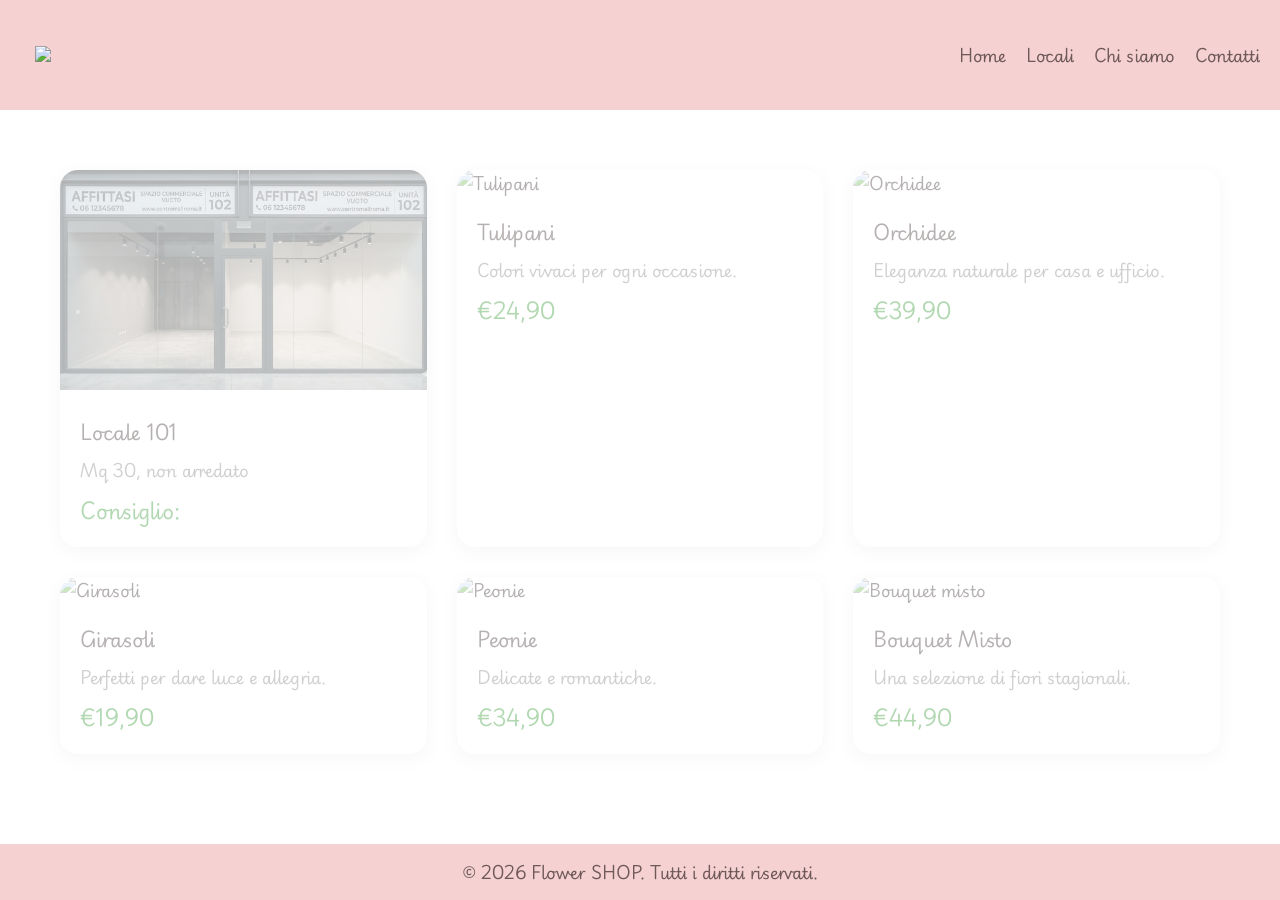
==== locali.html @ 58eba1f4 "inserimento immagini" ====
<!DOCTYPE html>
<html lang="it">
<head>
  <meta charset="UTF-8" />
  <meta name="viewport" content="width=device-width, initial-scale=1.0"/>
  <title>Centro Anch'io-Locali</title>

  <link rel="stylesheet" href="layout_locali.css">

<!--COLLEGAMENTO CON IL FONT ESTERNO-->
<link rel="preconnect" href="https://fonts.googleapis.com">
<link rel="preconnect" href="https://fonts.gstatic.com" crossorigin>
<link href="https://fonts.googleapis.com/css2?family=Playwrite+GB+S:ital,wght@0,100..400;1,100..400&display=swap" rel="stylesheet">
<link rel="icon" href="image/logo.png" type="image/png">
</head>

<body>

  <!-- NAVBAR E MENU-->
  <header>
    <nav>
     <div class="logo_container"><a  href="index.html"><img class="logo" src="image/logo.png"></a></div>
      <div>
        <a href="index.html">Home</a>
        <a href="locali.html">Locali</a>
        <a href="#">Chi siamo</a>
        <a href="#">Contatti</a>
      </div>
    </nav>
  </header>

  <!-- CONTENUTO -->
  <main>

    <section class="products">

  <div class="card">
    <img src="image/locale102.png" alt="Bouquet di rose">
    <div class="card-content">
      <h3>Locale 101</h3>
      <p>Mq 30, non arredato</p>
      <span>Consiglio: </span>
    </div>
  </div>

  <div class="card">
    <img src="https://images.unsplash.com/photo-1468327768560-75b778cbb551?q=80&w=1200&auto=format&fit=crop" alt="Tulipani">
    <div class="card-content">
      <h3>Tulipani</h3>
      <p>Colori vivaci per ogni occasione.</p>
      <span>€24,90</span>
    </div>
  </div>

  <div class="card">
    <img src="https://images.unsplash.com/photo-1525310072745-f49212b5ac6d?q=80&w=1200&auto=format&fit=crop" alt="Orchidee">
    <div class="card-content">
      <h3>Orchidee</h3>
      <p>Eleganza naturale per casa e ufficio.</p>
      <span>€39,90</span>
    </div>
  </div>

  <div class="card">
    <img  src="https://images.unsplash.com/photo-1455659817273-f96807779a8a?q=80&w=1200&auto=format&fit=crop" alt="Girasoli">
    <div class="card-content">
      <h3>Girasoli</h3>
      <p>Perfetti per dare luce e allegria.</p>
      <span>€19,90</span>
    </div>
  </div>

  <div class="card">
    <img src="https://images.unsplash.com/photo-1519378058457-4c29a0a2efac?q=80&w=1200&auto=format&fit=crop" alt="Peonie">
    <div class="card-content">
      <h3>Peonie</h3>
      <p>Delicate e romantiche.</p>
      <span>€34,90</span>
    </div>
  </div>

  <div class="card">
    <img src="https://images.unsplash.com/photo-1466692476868-aef1dfb1e735?q=80&w=1200&auto=format&fit=crop" alt="Bouquet misto">
    <div class="card-content">
      <h3>Bouquet Misto</h3>
      <p>Una selezione di fiori stagionali.</p>
      <span>€44,90</span>
    </div>
  </div>

</section>
    
  </main>

  <!-- FOOTER -->
  <footer>
    <p>© 2026 Flower SHOP. Tutti i diritti riservati.</p>
  </footer>

</body>
</html>
---- layout_locali.css ----
* {
  margin: 0;
  padding: 0;
  box-sizing: border-box;
}

body {
  font-family: "Playwrite GB S", cursive;
  font-optical-sizing: auto;
  font-style: normal;
color: rgb(17, 2, 2);
  min-height: 100vh;
  display: flex;
  flex-direction: column;
  overflow-y: auto;
}

/* NAVBAR */
header {
  background: #f5d1d1;
  padding: 15px 20px;
}

nav {
  display: flex;
  justify-content: space-between;
  align-items: center;
  height: 80px;
}

nav a {
  color: rgb(110, 88, 88);
  text-decoration: none;
  margin-left: 15px;
}

.logo_container {
    display: flex;
    justify-content: center;
    align-items: center;
}

.logo {
width: 30%;
}

/* CONTENUTO */
main {
  flex: 1;
  padding: 20px;
  background-image: url(image/flower.jpg);
  background-size: cover;
  background-position: center;
  opacity: 0.3;

}

/* FOOTER */
footer {
  background: #f5d1d1;
  color: rgb(110, 88, 88);
  text-align: center;
  padding: 15px;
}

.contact-form {
  max-width: 500px;
  margin: auto;
  padding: 20px;
  background: #ffffff;
  border-radius: 10px;
  box-shadow: 0 4px 12px rgba(0, 0, 0, 0.1);

  /* FONT DIVERSO PER RENDERE IL FORM LEGGIBILE E STANDARD*/
  font-family: Arial, sans-serif;
}

.contact-form h2 {
  text-align: center;
  margin-bottom: 15px;
}

.contact-form label {
  display: block;
  margin-top: 10px;
  font-weight: bold;
}

.contact-form input,
.contact-form textarea {
  width: 100%;
  padding: 10px;
  margin-top: 5px;
  border: 1px solid #ccc;
  border-radius: 6px;
}

.contact-form button {
  width: 100%;
  margin-top: 15px;
  padding: 12px;
  background: #f5d1d1;
  color: rgb(17, 2, 2) ;
  border: none;
  border-radius: 6px;
  cursor: pointer;
}

/* EFFETTO CON IL MOUSE SOPRA, COLORI INVERTITI*/
.contact-form button:hover {
  background: rgb(17, 2, 2);
  color: #f5d1d1;
}

.description_container{
    padding-top: 40px;
    display: flex;
    flex-direction: column;
    justify-content: center;
    align-items: center;

}

.carousel {
  width: 100%;
}

.product_container {
  display: flex;
  flex-direction: row;
  gap: 20px;

/* abilito scroll orizzontale */
  overflow-x: auto;      
  overflow-y: hidden;

  scroll-snap-type: x mandatory;
  padding: 20px;

}

.description {
    width: 60%;
    padding-bottom: 30px;
}

.products {
  display: grid;
  grid-template-columns: repeat(auto-fit, minmax(280px, 1fr));
  gap: 30px;
  padding: 40px;
}

.card {
  background: white;
  border-radius: 18px;
  overflow: hidden;
  box-shadow: 0 4px 15px rgba(0,0,0,0.1);
  transition: 0.3s;
}

.card:hover {
  transform: translateY(-8px);
}

.card img {
  width: 100%;
  height: 220px;
  object-fit: cover;
}

.card-content {
  padding: 20px;
}

.card-content h3 {
  margin-bottom: 10px;
}

.card-content p {
  color: #666;
  margin-bottom: 10px;
}

.card-content span {
  color: green;
  font-weight: bold;
  font-size: 20px;
}

.product_container .card {
  flex: 0 0 auto;        /* impedisce shrinking */
  scroll-snap-align: start;
  width: 280px;          /* o la larghezza che preferisci */
}
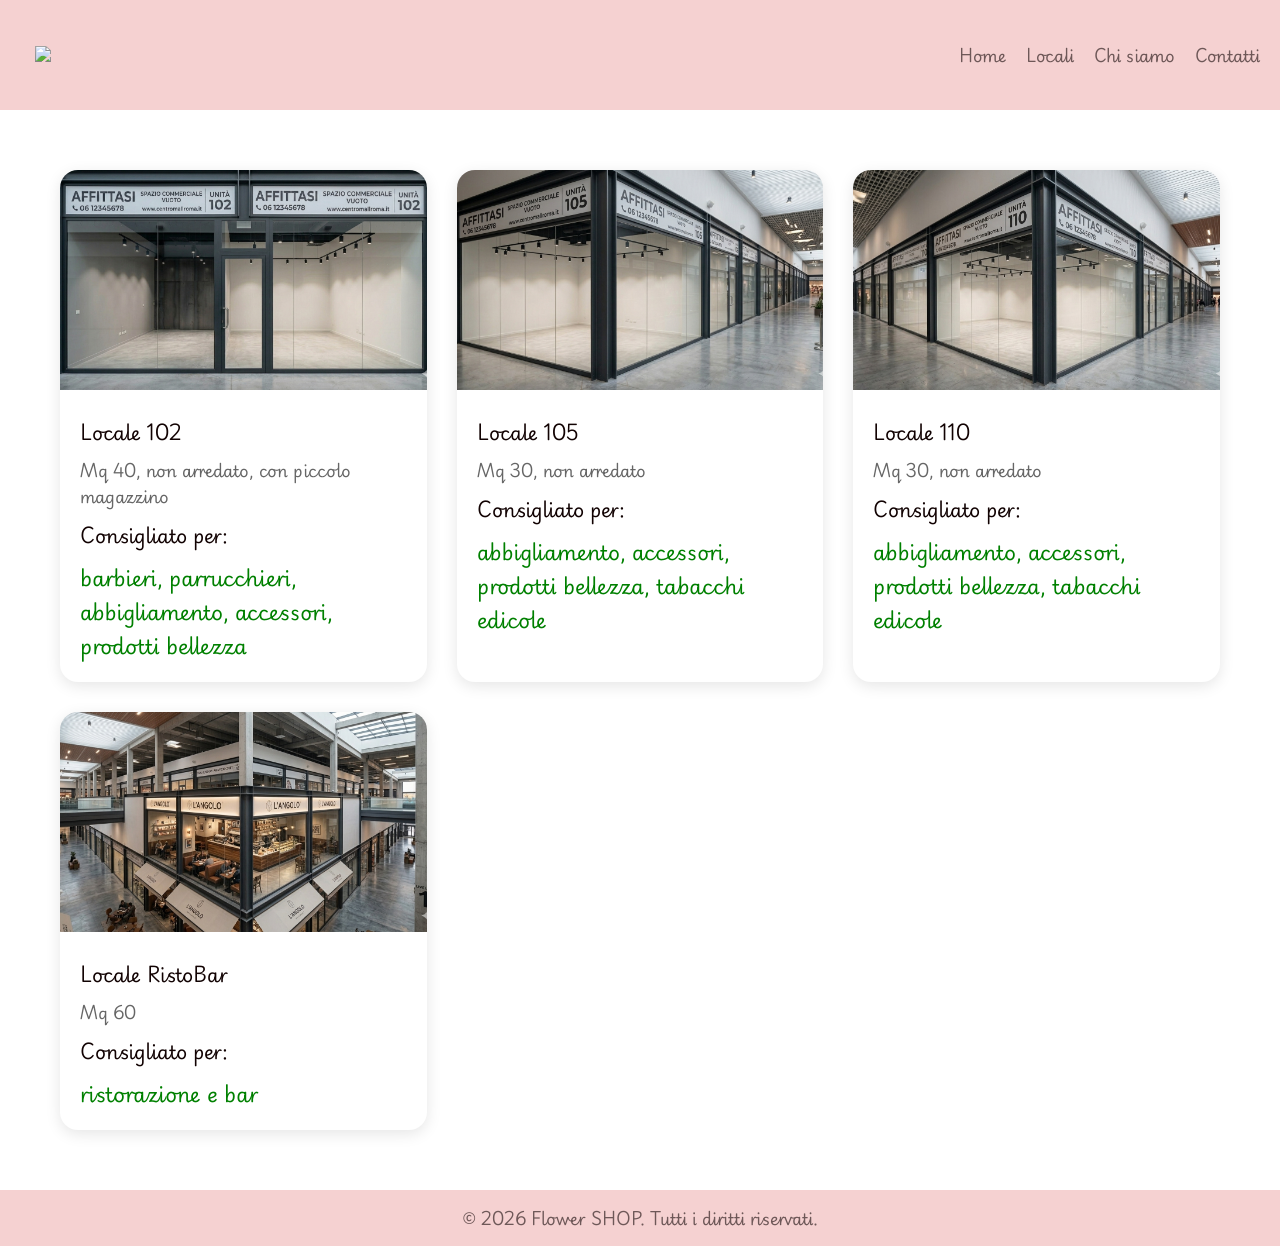
==== commit 2848be59: "modifiche card con foto locali" ====
--- a/locali.html
+++ b/locali.html
@@ -35,59 +35,44 @@
     <section class="products">
 
   <div class="card">
-    <img src="image/locale102.png" alt="Bouquet di rose">
+    <img src="image/locale102.png" alt="locale 102 vuoto">
     <div class="card-content">
-      <h3>Locale 101</h3>
-      <p>Mq 30, non arredato</p>
-      <span>Consiglio: </span>
+      <h3>Locale 102</h3>
+      <p>Mq 40, non arredato, con piccolo magazzino</p>
+      <h3>Consigliato per:</h3>
+      <span> barbieri, parrucchieri, abbigliamento, accessori, prodotti bellezza</span>
     </div>
   </div>
 
   <div class="card">
-    <img src="https://images.unsplash.com/photo-1468327768560-75b778cbb551?q=80&w=1200&auto=format&fit=crop" alt="Tulipani">
+    <img src="image/locale105.png" alt="locale 105 vuoto">
     <div class="card-content">
-      <h3>Tulipani</h3>
-      <p>Colori vivaci per ogni occasione.</p>
-      <span>€24,90</span>
+      <h3>Locale 105</h3>
+      <p>Mq 30, non arredato</p>
+      <h3>Consigliato per:</h3><span> abbigliamento, accessori, prodotti bellezza, tabacchi edicole</span>
     </div>
   </div>
 
   <div class="card">
-    <img src="https://images.unsplash.com/photo-1525310072745-f49212b5ac6d?q=80&w=1200&auto=format&fit=crop" alt="Orchidee">
+    <img src="image/locale110.png" alt="locale 110">
     <div class="card-content">
-      <h3>Orchidee</h3>
-      <p>Eleganza naturale per casa e ufficio.</p>
-      <span>€39,90</span>
+      <h3>Locale 110</h3>
+      <p>Mq 30, non arredato</p>
+      <h3>Consigliato per:</h3> <span>abbigliamento, accessori, prodotti bellezza, tabacchi edicole</span>
     </div>
   </div>
 
   <div class="card">
-    <img  src="https://images.unsplash.com/photo-1455659817273-f96807779a8a?q=80&w=1200&auto=format&fit=crop" alt="Girasoli">
+    <img  src="image/localeBar.png" alt="locale bar">
     <div class="card-content">
-      <h3>Girasoli</h3>
-      <p>Perfetti per dare luce e allegria.</p>
-      <span>€19,90</span>
+      <h3>Locale RistoBar</h3>
+      <p>Mq 60</p>
+      <h3>Consigliato per:</h3>
+      <span> ristorazione e bar</span>
     </div>
   </div>
 
-  <div class="card">
-    <img src="https://images.unsplash.com/photo-1519378058457-4c29a0a2efac?q=80&w=1200&auto=format&fit=crop" alt="Peonie">
-    <div class="card-content">
-      <h3>Peonie</h3>
-      <p>Delicate e romantiche.</p>
-      <span>€34,90</span>
-    </div>
-  </div>
-
-  <div class="card">
-    <img src="https://images.unsplash.com/photo-1466692476868-aef1dfb1e735?q=80&w=1200&auto=format&fit=crop" alt="Bouquet misto">
-    <div class="card-content">
-      <h3>Bouquet Misto</h3>
-      <p>Una selezione di fiori stagionali.</p>
-      <span>€44,90</span>
-    </div>
-  </div>
-
+  
 </section>
     
   </main>
--- a/layout_locali.css
+++ b/layout_locali.css
@@ -47,12 +47,7 @@
 /* CONTENUTO */
 main {
   flex: 1;
-  padding: 20px;
-  background-image: url(image/flower.jpg);
-  background-size: cover;
-  background-position: center;
-  opacity: 0.3;
-
+  padding: 20px; 
 }
 
 /* FOOTER */
@@ -63,54 +58,6 @@
   padding: 15px;
 }
 
-.contact-form {
-  max-width: 500px;
-  margin: auto;
-  padding: 20px;
-  background: #ffffff;
-  border-radius: 10px;
-  box-shadow: 0 4px 12px rgba(0, 0, 0, 0.1);
-
-  /* FONT DIVERSO PER RENDERE IL FORM LEGGIBILE E STANDARD*/
-  font-family: Arial, sans-serif;
-}
-
-.contact-form h2 {
-  text-align: center;
-  margin-bottom: 15px;
-}
-
-.contact-form label {
-  display: block;
-  margin-top: 10px;
-  font-weight: bold;
-}
-
-.contact-form input,
-.contact-form textarea {
-  width: 100%;
-  padding: 10px;
-  margin-top: 5px;
-  border: 1px solid #ccc;
-  border-radius: 6px;
-}
-
-.contact-form button {
-  width: 100%;
-  margin-top: 15px;
-  padding: 12px;
-  background: #f5d1d1;
-  color: rgb(17, 2, 2) ;
-  border: none;
-  border-radius: 6px;
-  cursor: pointer;
-}
-
-/* EFFETTO CON IL MOUSE SOPRA, COLORI INVERTITI*/
-.contact-form button:hover {
-  background: rgb(17, 2, 2);
-  color: #f5d1d1;
-}
 
 .description_container{
     padding-top: 40px;
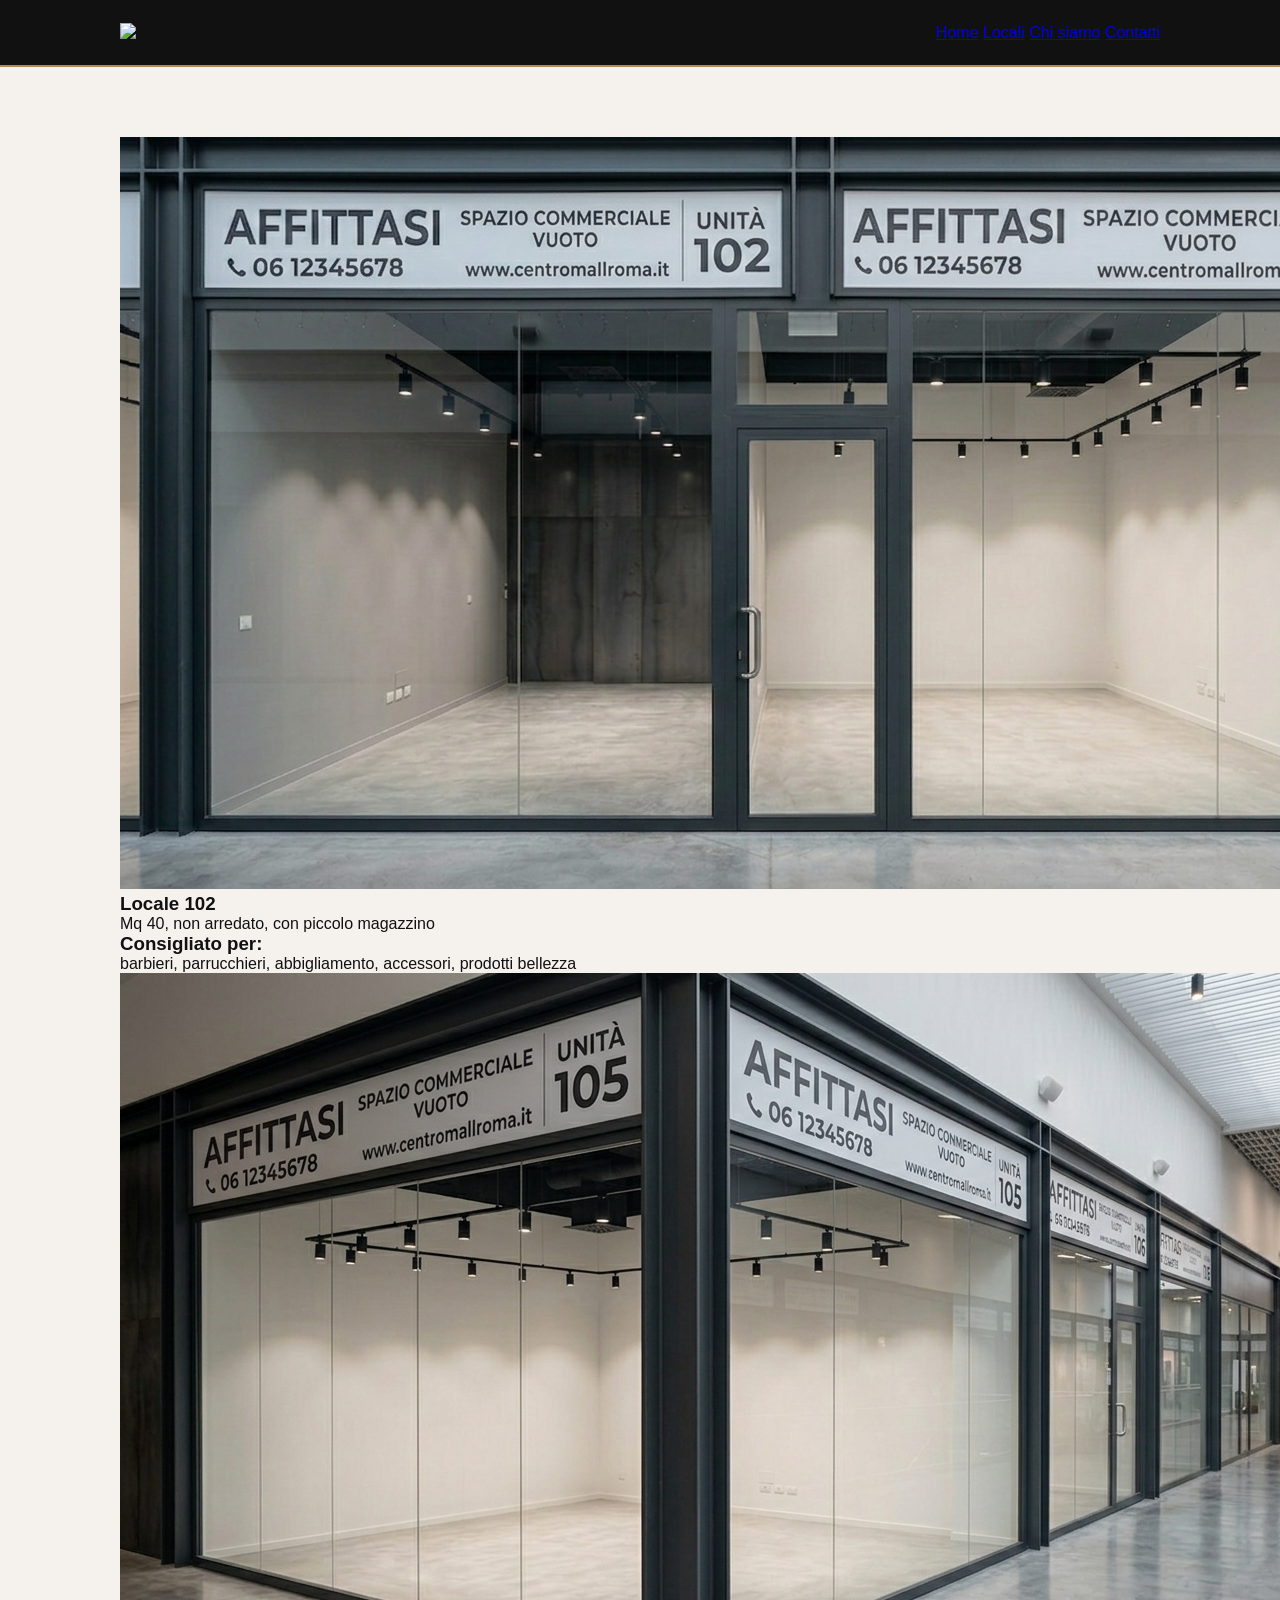
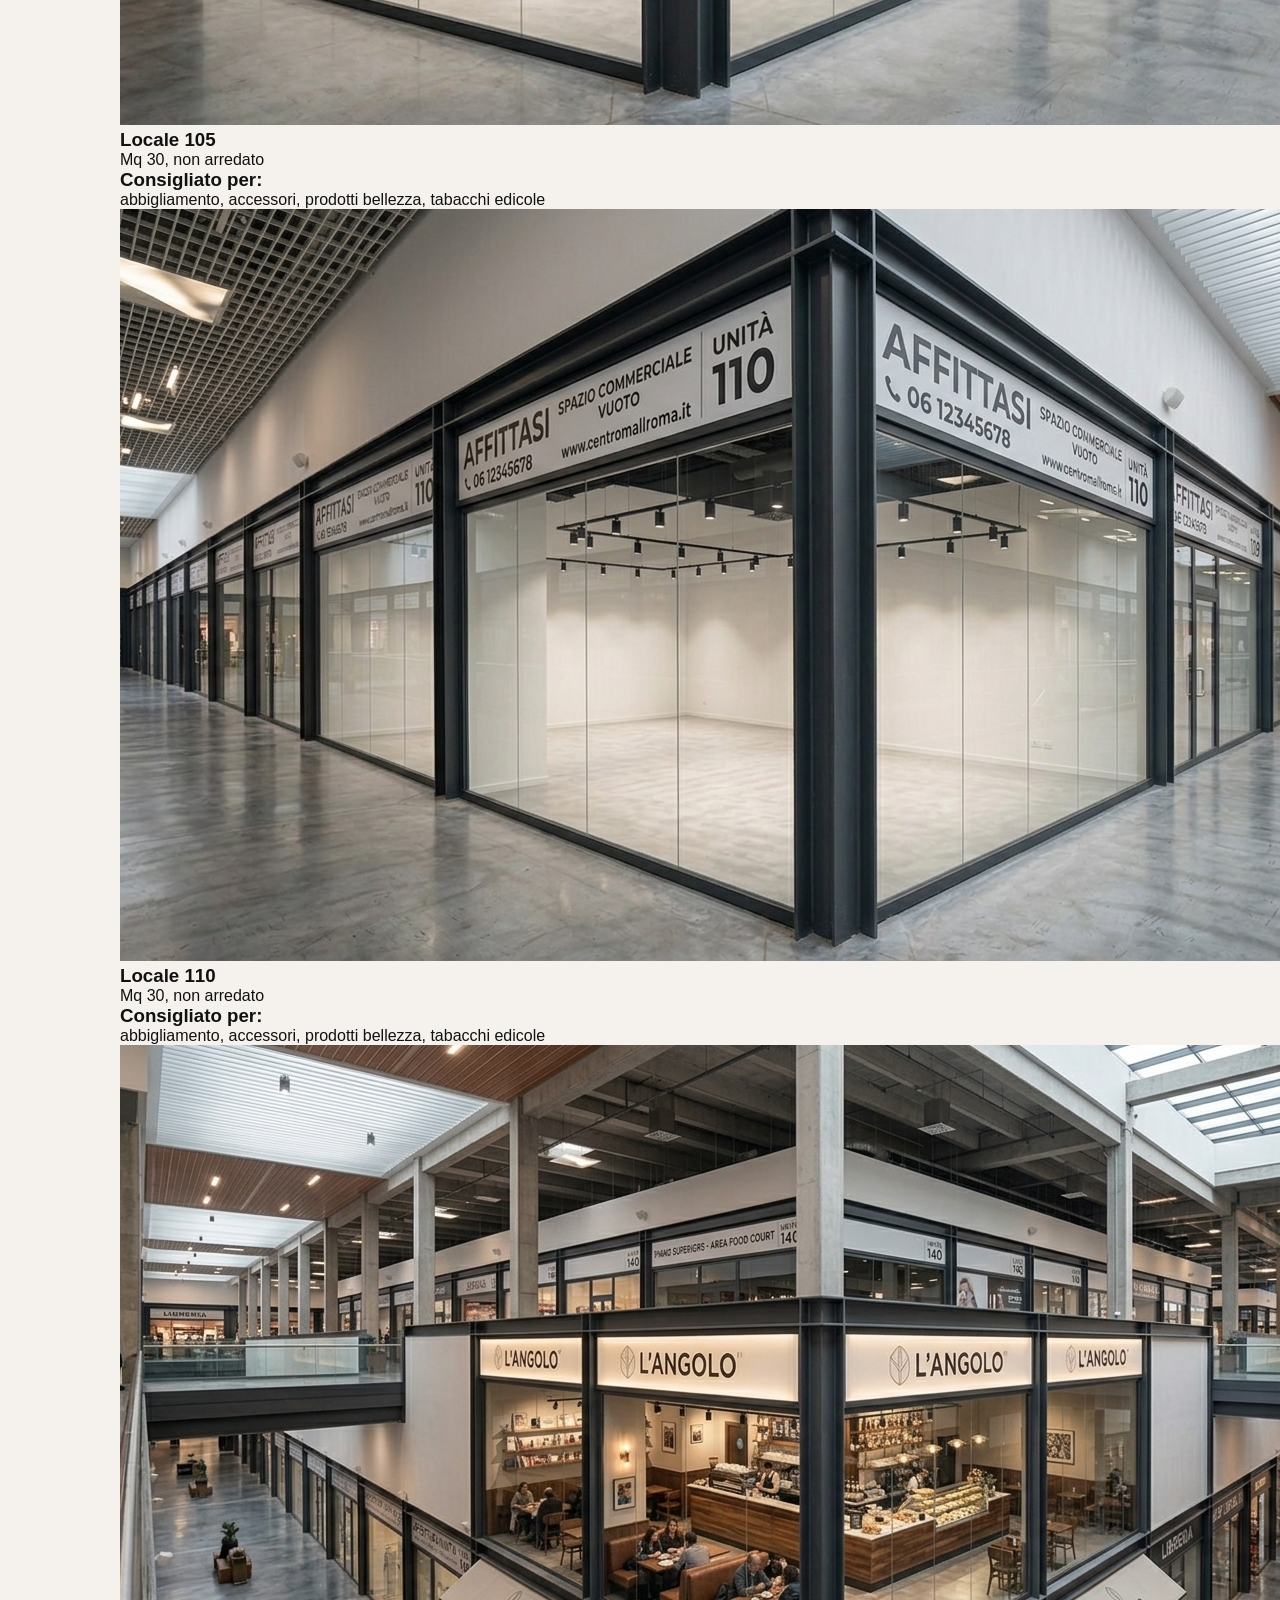
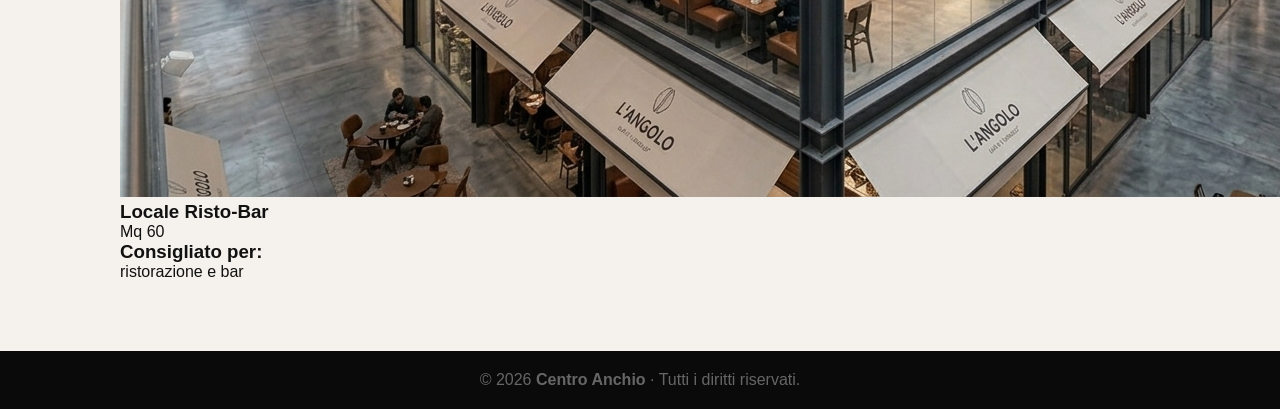
==== commit 6f4eda53: "modifiche finali locali html" ====
--- a/locali.html
+++ b/locali.html
@@ -3,9 +3,9 @@
 <head>
   <meta charset="UTF-8" />
   <meta name="viewport" content="width=device-width, initial-scale=1.0"/>
-  <title>Centro Anch'io-Locali</title>
+  <title>Centro Anchio | Locali</title>
 
-  <link rel="stylesheet" href="layout_locali.css">
+  <link rel="stylesheet" href="layout_index.css">
 
 <!--COLLEGAMENTO CON IL FONT ESTERNO-->
 <link rel="preconnect" href="https://fonts.googleapis.com">
@@ -32,9 +32,9 @@
   <!-- CONTENUTO -->
   <main>
 
-    <section class="products">
+    <section class="products_card">
 
-  <div class="card">
+  <div class="card_1">
     <img src="image/locale102.png" alt="locale 102 vuoto">
     <div class="card-content">
       <h3>Locale 102</h3>
@@ -44,7 +44,7 @@
     </div>
   </div>
 
-  <div class="card">
+  <div class="card_1">
     <img src="image/locale105.png" alt="locale 105 vuoto">
     <div class="card-content">
       <h3>Locale 105</h3>
@@ -53,7 +53,7 @@
     </div>
   </div>
 
-  <div class="card">
+  <div class="card_1">
     <img src="image/locale110.png" alt="locale 110">
     <div class="card-content">
       <h3>Locale 110</h3>
@@ -62,13 +62,13 @@
     </div>
   </div>
 
-  <div class="card">
+  <div class="card_1">
     <img  src="image/localeBar.png" alt="locale bar">
     <div class="card-content">
-      <h3>Locale RistoBar</h3>
+      <h3>Locale Risto-Bar</h3>
       <p>Mq 60</p>
       <h3>Consigliato per:</h3>
-      <span> ristorazione e bar</span>
+      <span>ristorazione e bar</span>
     </div>
   </div>
 
@@ -79,7 +79,7 @@
 
   <!-- FOOTER -->
   <footer>
-    <p>© 2026 Flower SHOP. Tutti i diritti riservati.</p>
+    <p>© 2026 <strong>Centro Anchio</strong> · Tutti i diritti riservati.</p>
   </footer>
 
 </body>
--- a/layout_index.css
+++ b/layout_index.css
@@ -0,0 +1,293 @@
+/* =========================
+   RESET BASE
+   ========================= */
+* {
+  margin: 0;
+  padding: 0;
+  box-sizing: border-box;
+}
+
+/* =========================
+   VARIABILI GLOBALI
+   (colori riutilizzabili)
+   ========================= */
+:root {
+  --nero: #111111;
+  --sfondo: #f5f2ed;
+  --oro: #b5894b;
+  --testo-chiaro: #6b6459;
+  --bianco: #ffffff;
+  --card-bg: #ffffff;
+}
+
+/* =========================
+   STRUTTURA PAGINA
+   ========================= */
+body {
+  font-family: 'Lato', sans-serif;
+  background-color: var(--sfondo);
+  color: var(--nero);
+
+  /* serve per tenere footer in fondo */
+  min-height: 100vh;
+  display: flex;
+  flex-direction: column;
+}
+
+/* =========================
+   ANIMAZIONE ENTRATA
+   ========================= */
+@keyframes fadeIn {
+  from {
+    opacity: 0;
+    transform: translateY(20px);
+  }
+  to {
+    opacity: 1;
+    transform: translateY(0);
+  }
+}
+
+.fade-in {
+  animation: fadeIn 0.8s ease forwards;
+}
+
+/* =========================
+   NAVBAR (FLEXBOX)
+   ========================= */
+header {
+  background-color: var(--nero);
+  position: sticky;
+  top: 0;
+  z-index: 100;
+  border-bottom: 2px solid var(--oro);
+}
+
+nav {
+  max-width: 1100px;
+  margin: 0 auto;
+  padding: 0 30px;
+
+  display: flex; /* FLEXBOX */
+  justify-content: space-between;
+  align-items: center;
+
+  height: 65px;
+}
+
+/* logo sito */
+.logo {
+  font-family: 'Playfair Display', serif;
+  font-size: 1.4rem;
+  color: var(--bianco);
+  text-decoration: none;
+}
+
+.logo span {
+  color: var(--oro);
+}
+
+/* menu orizzontale */
+.nav-links {
+  display: flex;
+  gap: 30px;
+}
+
+/* link menu */
+.nav-links a {
+  color: #aaaaaa;
+  text-decoration: none;
+  font-size: 0.9rem;
+  transition: 0.3s;
+}
+
+.nav-links a:hover {
+  color: var(--bianco);
+}
+
+.nav-links a.active {
+  color: var(--oro);
+}
+
+/* =========================
+   HERO SECTION
+   ========================= */
+.hero {
+  min-height: 90vh;
+  background-image: url('image/locali.png');
+  background-size: cover;
+  background-position: center;
+
+  display: flex;
+  align-items: center;
+
+  /* overlay scuro immagine */
+  background-color: rgba(0, 0, 0, 0.55);
+  background-blend-mode: darken;
+}
+
+.hero-content {
+  max-width: 1100px;
+  margin: 0 auto;
+  padding: 0 30px;
+  color: var(--bianco);
+}
+
+/* testo piccolo sopra titolo */
+.hero-label {
+  font-size: 0.85rem;
+  letter-spacing: 0.15em;
+  color: var(--oro);
+  text-transform: uppercase;
+}
+
+/* titolo principale */
+.hero-content h1 {
+  font-family: 'Playfair Display', serif;
+  font-size: 3.5rem;
+  line-height: 1.2;
+  margin: 20px 0;
+}
+
+/* descrizione */
+.hero-desc {
+  font-size: 1.1rem;
+  color: #ccc;
+  max-width: 500px;
+}
+
+/* =========================
+   BOTTONI
+   ========================= */
+.btn {
+  display: inline-block;
+  background: var(--oro);
+  color: var(--bianco);
+  padding: 14px 32px;
+  text-decoration: none;
+  font-weight: 700;
+  transition: 0.3s;
+}
+
+.btn:hover {
+  background: #9a7338;
+}
+
+/* bottone secondario */
+.btn-outline {
+  display: inline-block;
+  border: 2px solid var(--oro);
+  color: var(--bianco);
+  padding: 12px 30px;
+  transition: 0.3s;
+}
+
+.btn-outline:hover {
+  background: var(--oro);
+  color: var(--nero);
+}
+
+/* =========================
+   SEZIONI GENERALI
+   ========================= */
+section {
+  padding: 70px 30px;
+  max-width: 1100px;
+  margin: 0 auto;
+  width: 100%;
+}
+
+/* titolo sezioni */
+h2 {
+  font-family: 'Playfair Display', serif;
+  text-align: center;
+  font-size: 2rem;
+}
+
+/* sottotitolo */
+.subtitle {
+  text-align: center;
+  color: var(--testo-chiaro);
+  margin-bottom: 50px;
+}
+
+/* =========================
+   FEATURES (GRID)
+   ========================= */
+.features-grid {
+  display: grid;
+  grid-template-columns: repeat(auto-fit, minmax(250px, 1fr));
+  gap: 30px;
+}
+
+.feature-card {
+  background: var(--card-bg);
+  padding: 30px;
+  border-top: 3px solid var(--oro);
+  transition: 0.3s;
+}
+
+.feature-card:hover {
+  transform: translateY(-6px);
+}
+
+/* =========================
+   CARD SPAZI (GRID)
+   ========================= */
+.cards-grid {
+  display: grid;
+  grid-template-columns: repeat(auto-fit, minmax(300px, 1fr));
+  gap: 25px;
+}
+
+.card {
+  background: var(--card-bg);
+  overflow: hidden;
+  transition: 0.3s;
+}
+
+.card:hover {
+  transform: translateY(-5px);
+}
+
+.card img {
+  width: 100%;
+  height: 200px;
+  object-fit: cover;
+}
+
+/* badge stato */
+.badge {
+  display: inline-block;
+  padding: 4px 12px;
+  font-size: 0.75rem;
+  font-weight: bold;
+}
+
+/* colori badge */
+.disponibile {
+  background: #d4edda;
+  color: #155724;
+}
+
+.trattativa {
+  background: #fff3cd;
+  color: #856404;
+}
+
+/* prezzo */
+.price {
+  font-weight: bold;
+  color: var(--oro);
+}
+
+/* =========================
+   FOOTER
+   ========================= */
+footer {
+  background: #0a0a0a;
+  color: #666;
+  text-align: center;
+  padding: 20px;
+  margin-top: auto;
+}
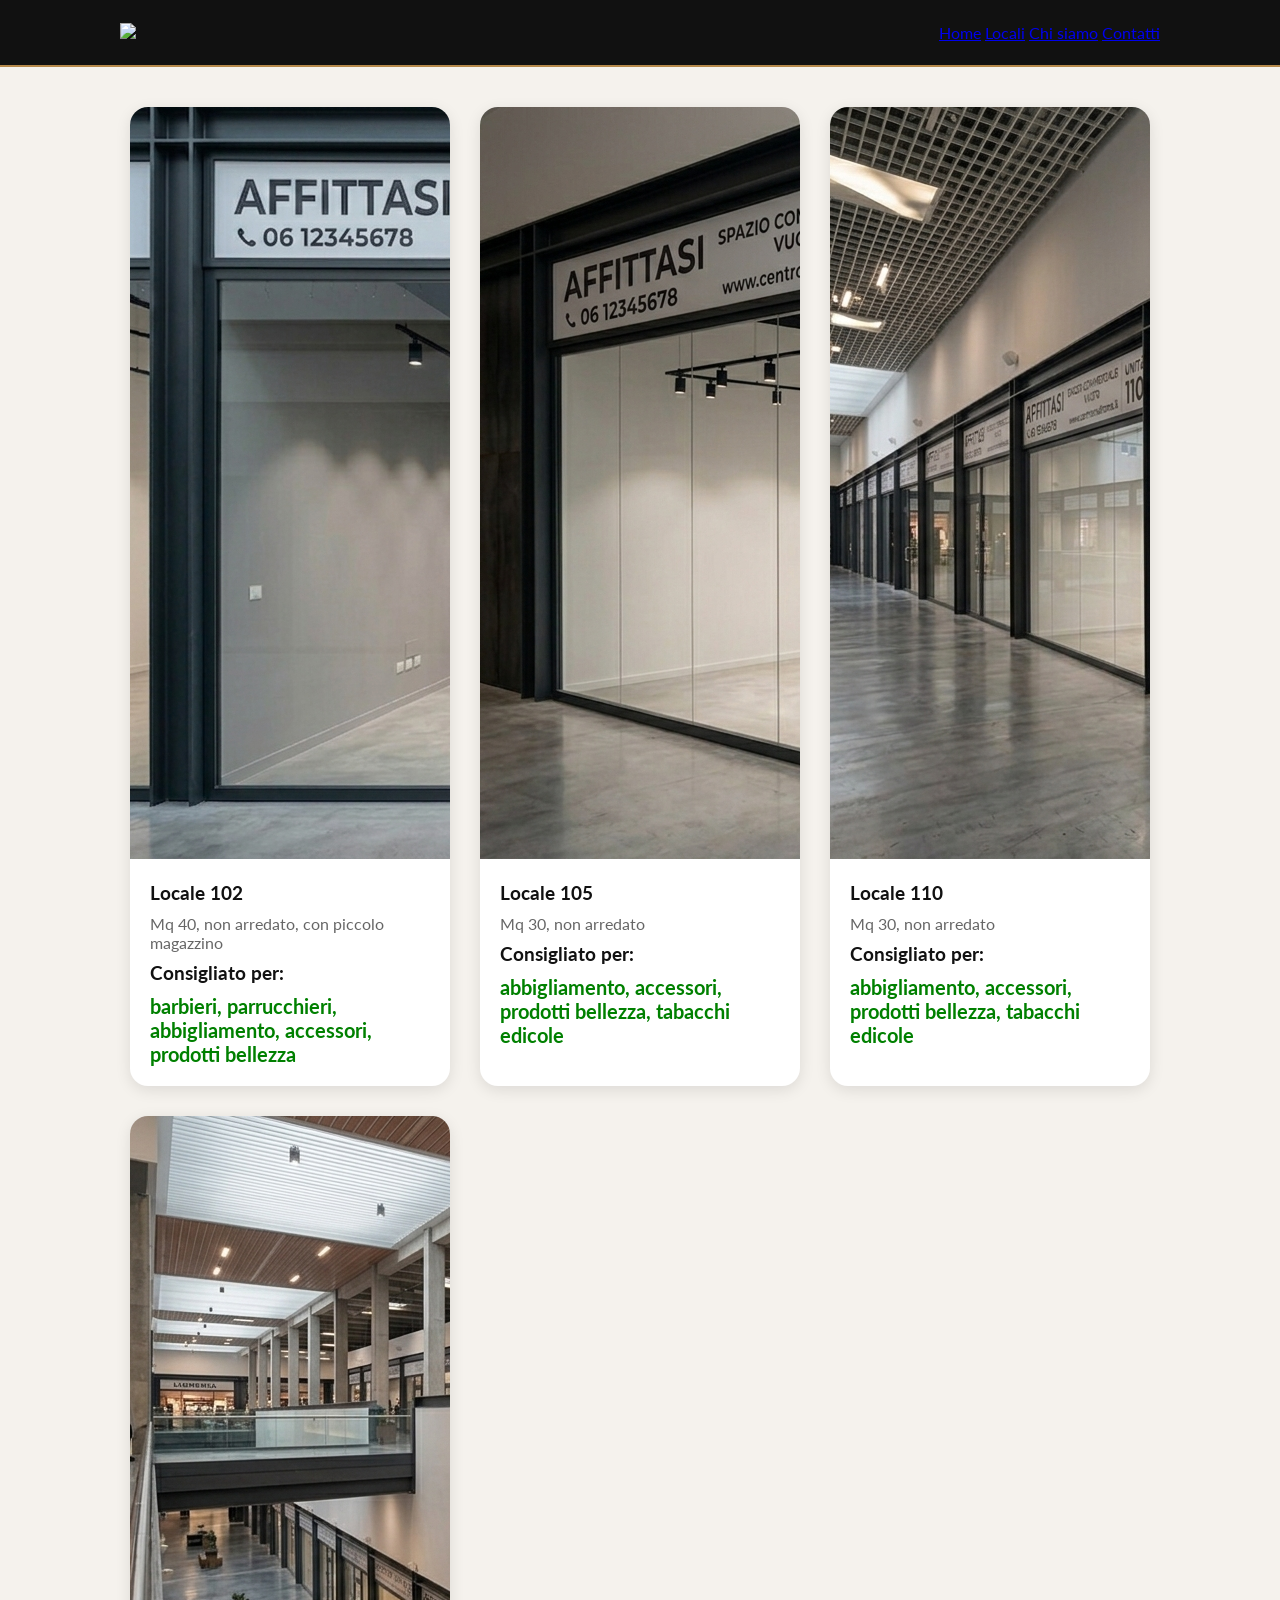
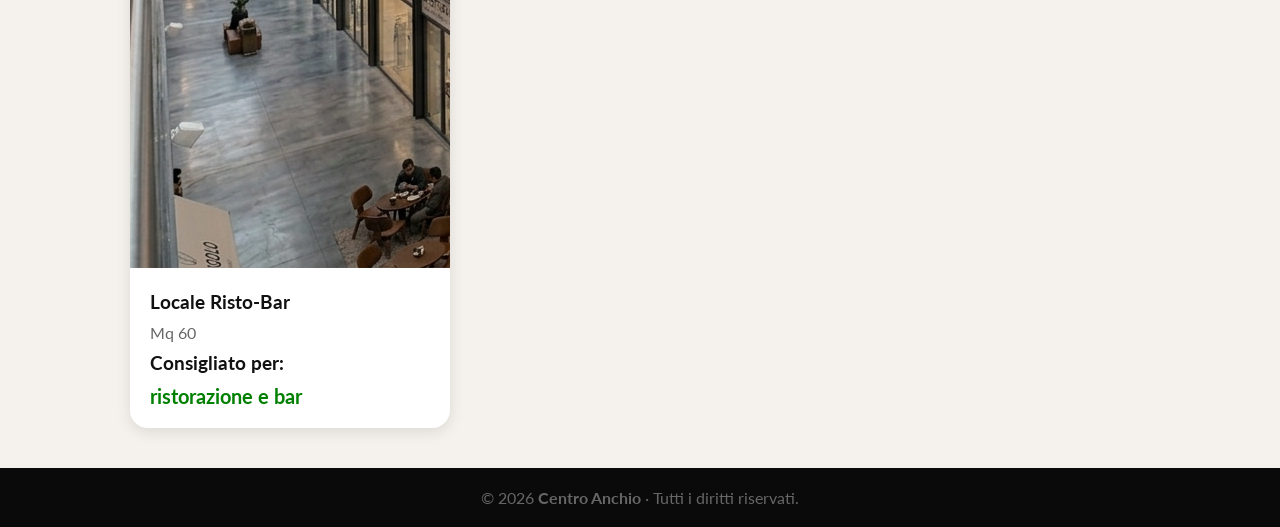
==== commit 9e4f4c87: "collegamento css" ====
--- a/locali.html
+++ b/locali.html
@@ -7,11 +7,10 @@
 
   <link rel="stylesheet" href="layout_index.css">
 
-<!--COLLEGAMENTO CON IL FONT ESTERNO-->
-<link rel="preconnect" href="https://fonts.googleapis.com">
-<link rel="preconnect" href="https://fonts.gstatic.com" crossorigin>
-<link href="https://fonts.googleapis.com/css2?family=Playwrite+GB+S:ital,wght@0,100..400;1,100..400&display=swap" rel="stylesheet">
-<link rel="icon" href="image/logo.png" type="image/png">
+<link rel="stylesheet" href="layout_index.css" />
+
+  <!-- font Google (Playfair + Lato) -->
+  <link href="https://fonts.googleapis.com/css2?family=Playfair+Display:wght@600&family=Lato:wght@400;700&display=swap" rel="stylesheet" />
 </head>
 
 <body>
--- a/layout_index.css
+++ b/layout_index.css
@@ -290,4 +290,45 @@
   text-align: center;
   padding: 20px;
   margin-top: auto;
+}
+
+
+/* ===== CARD LOCALI ===== */
+.products_card {
+  display: grid;
+  grid-template-columns: repeat(auto-fit, minmax(280px, 1fr));
+  gap: 30px;
+  padding: 40px;
+}
+
+.card_1{
+  background: white;
+  border-radius: 18px;
+  overflow: hidden;
+  box-shadow: 0 4px 15px rgba(0,0,0,0.1);
+  transition: 0.3s;
+}
+
+.card_1:hover {
+  transform: translateY(-8px);
+}
+
+
+.card-content {
+  padding: 20px;
+}
+
+.card-content h3 {
+  margin-bottom: 10px;
+}
+
+.card-content p {
+  color: #666;
+  margin-bottom: 10px;
+}
+
+.card-content span {
+  color: green;
+  font-weight: bold;
+  font-size: 20px;
 }
--- a/layout_index.css
+++ b/layout_index.css
@@ -290,4 +290,45 @@
   text-align: center;
   padding: 20px;
   margin-top: auto;
+}
+
+
+/* ===== CARD LOCALI ===== */
+.products_card {
+  display: grid;
+  grid-template-columns: repeat(auto-fit, minmax(280px, 1fr));
+  gap: 30px;
+  padding: 40px;
+}
+
+.card_1{
+  background: white;
+  border-radius: 18px;
+  overflow: hidden;
+  box-shadow: 0 4px 15px rgba(0,0,0,0.1);
+  transition: 0.3s;
+}
+
+.card_1:hover {
+  transform: translateY(-8px);
+}
+
+
+.card-content {
+  padding: 20px;
+}
+
+.card-content h3 {
+  margin-bottom: 10px;
+}
+
+.card-content p {
+  color: #666;
+  margin-bottom: 10px;
+}
+
+.card-content span {
+  color: green;
+  font-weight: bold;
+  font-size: 20px;
 }
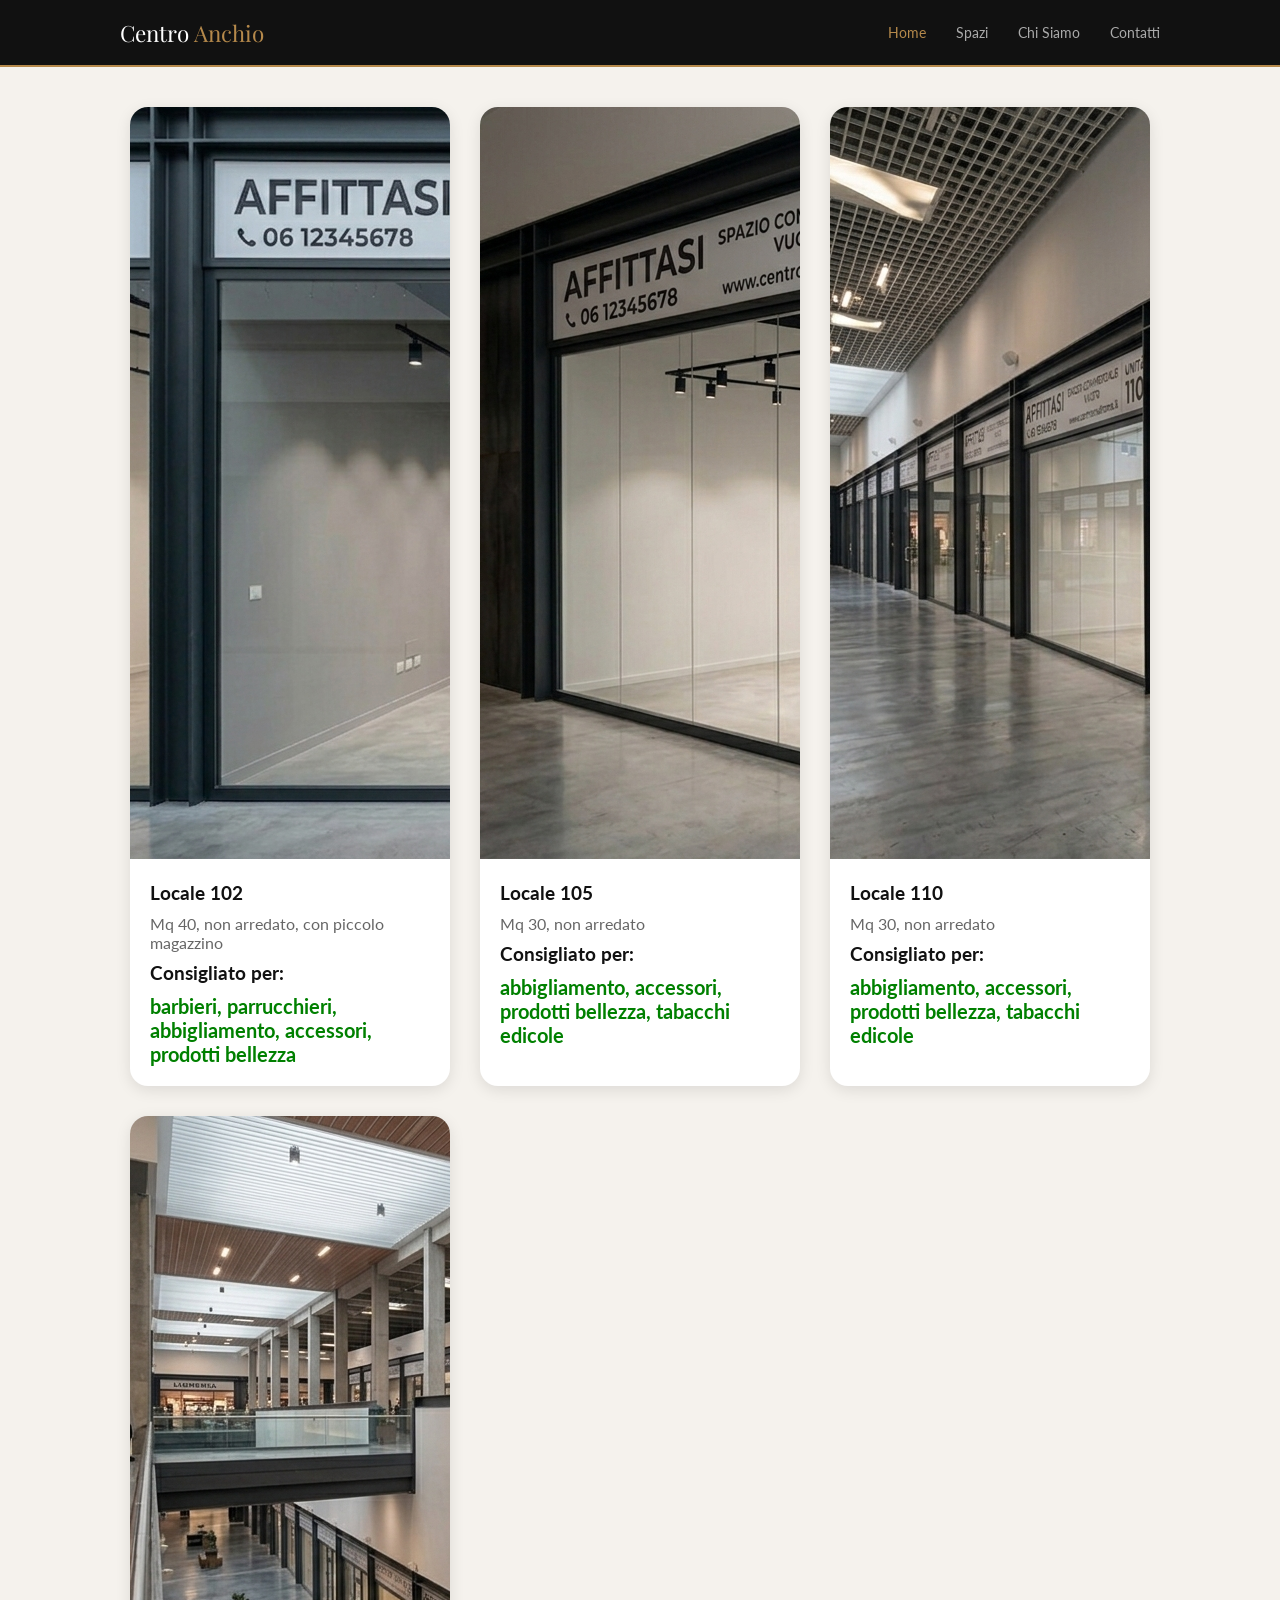
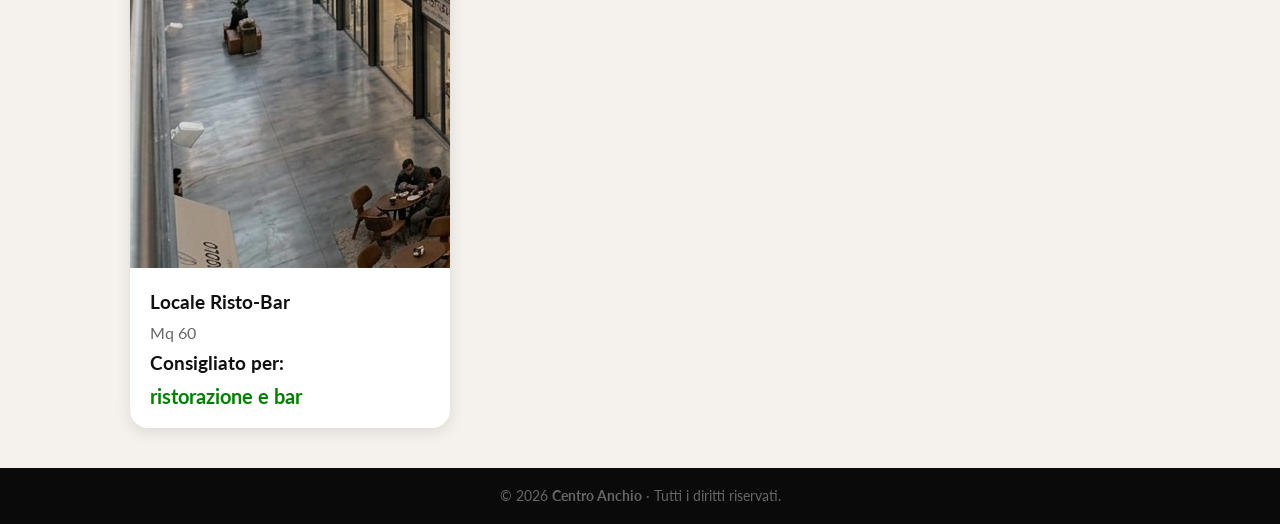
==== commit 4be53a40: "modifiche finali locali" ====
--- a/locali.html
+++ b/locali.html
@@ -18,13 +18,20 @@
   <!-- NAVBAR E MENU-->
   <header>
     <nav>
-     <div class="logo_container"><a  href="index.html"><img class="logo" src="image/logo.png"></a></div>
-      <div>
-        <a href="index.html">Home</a>
-        <a href="locali.html">Locali</a>
-        <a href="#">Chi siamo</a>
+
+      <!-- logo cliccabile che torna alla home -->
+      <a class="logo" href="index.html">
+        Centro <span>Anchio</span>
+      </a>
+
+      <!-- menu di navigazione -->
+      <div class="nav-links">
+        <a href="index.html" class="active">Home</a>
+        <a href="locali.html">Spazi</a>
+        <a href="#">Chi Siamo</a>
         <a href="#">Contatti</a>
       </div>
+
     </nav>
   </header>
 
--- a/layout_index.css
+++ b/layout_index.css
@@ -1,5 +1,6 @@
 /* =========================
    RESET BASE
+   serve a togliere margini default browser
    ========================= */
 * {
   margin: 0;
@@ -9,7 +10,7 @@
 
 /* =========================
    VARIABILI GLOBALI
-   (colori riutilizzabili)
+   colori riutilizzabili in tutto il sito
    ========================= */
 :root {
   --nero: #111111;
@@ -21,27 +22,29 @@
 }
 
 /* =========================
-   STRUTTURA PAGINA
+   STRUTTURA GENERALE PAGINA
    ========================= */
 body {
   font-family: 'Lato', sans-serif;
   background-color: var(--sfondo);
   color: var(--nero);
-
-  /* serve per tenere footer in fondo */
   min-height: 100vh;
+
+  /* Flexbox: serve per tenere il footer in fondo */
   display: flex;
   flex-direction: column;
 }
 
 /* =========================
    ANIMAZIONE ENTRATA
+   fade-in usata nella hero
    ========================= */
 @keyframes fadeIn {
   from {
     opacity: 0;
     transform: translateY(20px);
   }
+
   to {
     opacity: 1;
     transform: translateY(0);
@@ -68,14 +71,13 @@
   margin: 0 auto;
   padding: 0 30px;
 
-  display: flex; /* FLEXBOX */
+  /* FLEXBOX: logo a sinistra, menu a destra */
+  display: flex;
   justify-content: space-between;
   align-items: center;
-
   height: 65px;
 }
 
-/* logo sito */
 .logo {
   font-family: 'Playfair Display', serif;
   font-size: 1.4rem;
@@ -93,12 +95,11 @@
   gap: 30px;
 }
 
-/* link menu */
 .nav-links a {
   color: #aaaaaa;
   text-decoration: none;
   font-size: 0.9rem;
-  transition: 0.3s;
+  transition: color 0.3s;
 }
 
 .nav-links a:hover {
@@ -111,6 +112,7 @@
 
 /* =========================
    HERO SECTION
+   immagine + overlay scuro
    ========================= */
 .hero {
   min-height: 90vh;
@@ -118,10 +120,11 @@
   background-size: cover;
   background-position: center;
 
+  /* FLEXBOX: centra contenuto verticalmente */
   display: flex;
   align-items: center;
 
-  /* overlay scuro immagine */
+  /* overlay scuro sopra immagine */
   background-color: rgba(0, 0, 0, 0.55);
   background-blend-mode: darken;
 }
@@ -133,27 +136,26 @@
   color: var(--bianco);
 }
 
-/* testo piccolo sopra titolo */
 .hero-label {
   font-size: 0.85rem;
   letter-spacing: 0.15em;
   color: var(--oro);
   text-transform: uppercase;
-}
-
-/* titolo principale */
+  margin-bottom: 16px;
+}
+
 .hero-content h1 {
   font-family: 'Playfair Display', serif;
   font-size: 3.5rem;
   line-height: 1.2;
-  margin: 20px 0;
-}
-
-/* descrizione */
+  margin-bottom: 20px;
+}
+
 .hero-desc {
   font-size: 1.1rem;
-  color: #ccc;
+  color: #cccccc;
   max-width: 500px;
+  margin-bottom: 30px;
 }
 
 /* =========================
@@ -161,29 +163,33 @@
    ========================= */
 .btn {
   display: inline-block;
-  background: var(--oro);
+  background-color: var(--oro);
   color: var(--bianco);
   padding: 14px 32px;
   text-decoration: none;
   font-weight: 700;
-  transition: 0.3s;
+  font-size: 0.9rem;
+  letter-spacing: 0.05em;
+  transition: background-color 0.3s;
 }
 
 .btn:hover {
-  background: #9a7338;
-}
-
-/* bottone secondario */
+  background-color: #9a7338;
+}
+
 .btn-outline {
   display: inline-block;
   border: 2px solid var(--oro);
   color: var(--bianco);
   padding: 12px 30px;
-  transition: 0.3s;
+  text-decoration: none;
+  font-weight: 700;
+  font-size: 0.9rem;
+  transition: all 0.3s;
 }
 
 .btn-outline:hover {
-  background: var(--oro);
+  background-color: var(--oro);
   color: var(--nero);
 }
 
@@ -197,14 +203,13 @@
   width: 100%;
 }
 
-/* titolo sezioni */
 h2 {
   font-family: 'Playfair Display', serif;
+  font-size: 2rem;
   text-align: center;
-  font-size: 2rem;
-}
-
-/* sottotitolo */
+  margin-bottom: 10px;
+}
+
 .subtitle {
   text-align: center;
   color: var(--testo-chiaro);
@@ -221,18 +226,35 @@
 }
 
 .feature-card {
-  background: var(--card-bg);
+  background-color: var(--card-bg);
   padding: 30px;
   border-top: 3px solid var(--oro);
-  transition: 0.3s;
+  transition: transform 0.3s;
 }
 
 .feature-card:hover {
   transform: translateY(-6px);
 }
 
-/* =========================
-   CARD SPAZI (GRID)
+.feature-card span {
+  font-size: 2rem;
+  display: block;
+  margin-bottom: 15px;
+}
+
+.feature-card h3 {
+  font-size: 1.1rem;
+  margin-bottom: 10px;
+}
+
+.feature-card p {
+  color: var(--testo-chiaro);
+  font-size: 0.9rem;
+  line-height: 1.6;
+}
+
+/* =========================
+   CARD SPAZI HOMEPAGE (GRID)
    ========================= */
 .cards-grid {
   display: grid;
@@ -241,13 +263,14 @@
 }
 
 .card {
-  background: var(--card-bg);
+  background-color: var(--card-bg);
   overflow: hidden;
-  transition: 0.3s;
+  transition: transform 0.3s, box-shadow 0.3s;
 }
 
 .card:hover {
   transform: translateY(-5px);
+  box-shadow: 0 10px 25px rgba(0, 0, 0, 0.1);
 }
 
 .card img {
@@ -256,39 +279,61 @@
   object-fit: cover;
 }
 
-/* badge stato */
+.card-body {
+  padding: 20px;
+}
+
 .badge {
   display: inline-block;
   padding: 4px 12px;
   font-size: 0.75rem;
-  font-weight: bold;
-}
-
-/* colori badge */
+  font-weight: 700;
+  margin-bottom: 10px;
+  border-radius: 3px;
+}
+
 .disponibile {
-  background: #d4edda;
+  background-color: #d4edda;
   color: #155724;
 }
 
 .trattativa {
-  background: #fff3cd;
+  background-color: #fff3cd;
   color: #856404;
 }
 
-/* prezzo */
+.card h3 {
+  font-size: 1rem;
+  font-weight: 700;
+  margin-bottom: 8px;
+}
+
+.meta {
+  font-size: 0.85rem;
+  color: var(--testo-chiaro);
+  margin-bottom: 10px;
+}
+
 .price {
-  font-weight: bold;
+  font-size: 1.1rem;
+  font-weight: 700;
   color: var(--oro);
 }
 
+.cta-center {
+  text-align: center;
+  margin-top: 40px;
+}
+
 /* =========================
    FOOTER
    ========================= */
 footer {
-  background: #0a0a0a;
-  color: #666;
+  background-color: #0a0a0a;
+  color: #666666;
   text-align: center;
   padding: 20px;
+  font-size: 0.85rem;
   margin-top: auto;
 }
 
--- a/layout_index.css
+++ b/layout_index.css
@@ -1,5 +1,6 @@
 /* =========================
    RESET BASE
+   serve a togliere margini default browser
    ========================= */
 * {
   margin: 0;
@@ -9,7 +10,7 @@
 
 /* =========================
    VARIABILI GLOBALI
-   (colori riutilizzabili)
+   colori riutilizzabili in tutto il sito
    ========================= */
 :root {
   --nero: #111111;
@@ -21,27 +22,29 @@
 }
 
 /* =========================
-   STRUTTURA PAGINA
+   STRUTTURA GENERALE PAGINA
    ========================= */
 body {
   font-family: 'Lato', sans-serif;
   background-color: var(--sfondo);
   color: var(--nero);
-
-  /* serve per tenere footer in fondo */
   min-height: 100vh;
+
+  /* Flexbox: serve per tenere il footer in fondo */
   display: flex;
   flex-direction: column;
 }
 
 /* =========================
    ANIMAZIONE ENTRATA
+   fade-in usata nella hero
    ========================= */
 @keyframes fadeIn {
   from {
     opacity: 0;
     transform: translateY(20px);
   }
+
   to {
     opacity: 1;
     transform: translateY(0);
@@ -68,14 +71,13 @@
   margin: 0 auto;
   padding: 0 30px;
 
-  display: flex; /* FLEXBOX */
+  /* FLEXBOX: logo a sinistra, menu a destra */
+  display: flex;
   justify-content: space-between;
   align-items: center;
-
   height: 65px;
 }
 
-/* logo sito */
 .logo {
   font-family: 'Playfair Display', serif;
   font-size: 1.4rem;
@@ -93,12 +95,11 @@
   gap: 30px;
 }
 
-/* link menu */
 .nav-links a {
   color: #aaaaaa;
   text-decoration: none;
   font-size: 0.9rem;
-  transition: 0.3s;
+  transition: color 0.3s;
 }
 
 .nav-links a:hover {
@@ -111,6 +112,7 @@
 
 /* =========================
    HERO SECTION
+   immagine + overlay scuro
    ========================= */
 .hero {
   min-height: 90vh;
@@ -118,10 +120,11 @@
   background-size: cover;
   background-position: center;
 
+  /* FLEXBOX: centra contenuto verticalmente */
   display: flex;
   align-items: center;
 
-  /* overlay scuro immagine */
+  /* overlay scuro sopra immagine */
   background-color: rgba(0, 0, 0, 0.55);
   background-blend-mode: darken;
 }
@@ -133,27 +136,26 @@
   color: var(--bianco);
 }
 
-/* testo piccolo sopra titolo */
 .hero-label {
   font-size: 0.85rem;
   letter-spacing: 0.15em;
   color: var(--oro);
   text-transform: uppercase;
-}
-
-/* titolo principale */
+  margin-bottom: 16px;
+}
+
 .hero-content h1 {
   font-family: 'Playfair Display', serif;
   font-size: 3.5rem;
   line-height: 1.2;
-  margin: 20px 0;
-}
-
-/* descrizione */
+  margin-bottom: 20px;
+}
+
 .hero-desc {
   font-size: 1.1rem;
-  color: #ccc;
+  color: #cccccc;
   max-width: 500px;
+  margin-bottom: 30px;
 }
 
 /* =========================
@@ -161,29 +163,33 @@
    ========================= */
 .btn {
   display: inline-block;
-  background: var(--oro);
+  background-color: var(--oro);
   color: var(--bianco);
   padding: 14px 32px;
   text-decoration: none;
   font-weight: 700;
-  transition: 0.3s;
+  font-size: 0.9rem;
+  letter-spacing: 0.05em;
+  transition: background-color 0.3s;
 }
 
 .btn:hover {
-  background: #9a7338;
-}
-
-/* bottone secondario */
+  background-color: #9a7338;
+}
+
 .btn-outline {
   display: inline-block;
   border: 2px solid var(--oro);
   color: var(--bianco);
   padding: 12px 30px;
-  transition: 0.3s;
+  text-decoration: none;
+  font-weight: 700;
+  font-size: 0.9rem;
+  transition: all 0.3s;
 }
 
 .btn-outline:hover {
-  background: var(--oro);
+  background-color: var(--oro);
   color: var(--nero);
 }
 
@@ -197,14 +203,13 @@
   width: 100%;
 }
 
-/* titolo sezioni */
 h2 {
   font-family: 'Playfair Display', serif;
+  font-size: 2rem;
   text-align: center;
-  font-size: 2rem;
-}
-
-/* sottotitolo */
+  margin-bottom: 10px;
+}
+
 .subtitle {
   text-align: center;
   color: var(--testo-chiaro);
@@ -221,18 +226,35 @@
 }
 
 .feature-card {
-  background: var(--card-bg);
+  background-color: var(--card-bg);
   padding: 30px;
   border-top: 3px solid var(--oro);
-  transition: 0.3s;
+  transition: transform 0.3s;
 }
 
 .feature-card:hover {
   transform: translateY(-6px);
 }
 
-/* =========================
-   CARD SPAZI (GRID)
+.feature-card span {
+  font-size: 2rem;
+  display: block;
+  margin-bottom: 15px;
+}
+
+.feature-card h3 {
+  font-size: 1.1rem;
+  margin-bottom: 10px;
+}
+
+.feature-card p {
+  color: var(--testo-chiaro);
+  font-size: 0.9rem;
+  line-height: 1.6;
+}
+
+/* =========================
+   CARD SPAZI HOMEPAGE (GRID)
    ========================= */
 .cards-grid {
   display: grid;
@@ -241,13 +263,14 @@
 }
 
 .card {
-  background: var(--card-bg);
+  background-color: var(--card-bg);
   overflow: hidden;
-  transition: 0.3s;
+  transition: transform 0.3s, box-shadow 0.3s;
 }
 
 .card:hover {
   transform: translateY(-5px);
+  box-shadow: 0 10px 25px rgba(0, 0, 0, 0.1);
 }
 
 .card img {
@@ -256,39 +279,61 @@
   object-fit: cover;
 }
 
-/* badge stato */
+.card-body {
+  padding: 20px;
+}
+
 .badge {
   display: inline-block;
   padding: 4px 12px;
   font-size: 0.75rem;
-  font-weight: bold;
-}
-
-/* colori badge */
+  font-weight: 700;
+  margin-bottom: 10px;
+  border-radius: 3px;
+}
+
 .disponibile {
-  background: #d4edda;
+  background-color: #d4edda;
   color: #155724;
 }
 
 .trattativa {
-  background: #fff3cd;
+  background-color: #fff3cd;
   color: #856404;
 }
 
-/* prezzo */
+.card h3 {
+  font-size: 1rem;
+  font-weight: 700;
+  margin-bottom: 8px;
+}
+
+.meta {
+  font-size: 0.85rem;
+  color: var(--testo-chiaro);
+  margin-bottom: 10px;
+}
+
 .price {
-  font-weight: bold;
+  font-size: 1.1rem;
+  font-weight: 700;
   color: var(--oro);
 }
 
+.cta-center {
+  text-align: center;
+  margin-top: 40px;
+}
+
 /* =========================
    FOOTER
    ========================= */
 footer {
-  background: #0a0a0a;
-  color: #666;
+  background-color: #0a0a0a;
+  color: #666666;
   text-align: center;
   padding: 20px;
+  font-size: 0.85rem;
   margin-top: auto;
 }
 
